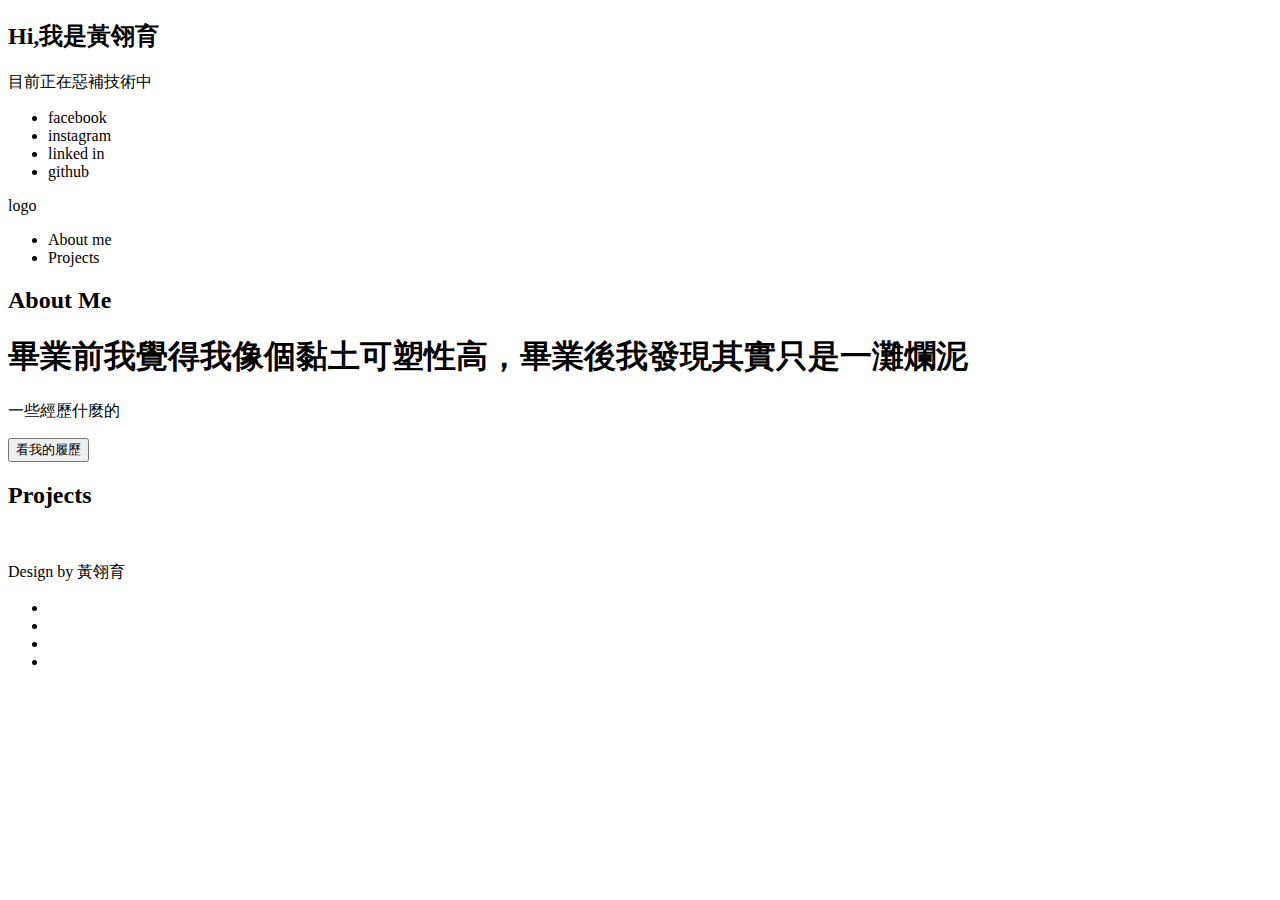
==== CV/index.html @ abdb866c "重新努力寫alpha camp的作業" ====
<!DOCTYPE html>
<html>

<head>
    <meta charset="UTF-8">
    <title>黃翎育的頁面</title>
</head>

<body>
    <header class="container">
        <div>
            <h2>Hi,我是黃翎育</h2>
            <p>目前正在惡補技術中</p>
            <ul>
                <li>
                    <a>
                        <img>facebook</a>
                </li>
                <li>
                    <a>
                        <img>instagram
                    </a>
                </li>
                <li>
                    <a>
                        <img>linked in
                    </a>
                </li>
                <li>
                    <a>
                        <img>github
                    </a>
                </li>
            </ul>
        </div>
    </header>
    <nav>
        <div id="logo">
            <a>
                <img>logo</a>
        </div>
        <ul class="navbar">
            <li>
                About me
            </li>
            <li>
                Projects
            </li>
        </ul>
    </nav>
    <section class="container">
        <div>
            <h2>About Me</h2>
            <h1>畢業前我覺得我像個黏土可塑性高，畢業後我發現其實只是一灘爛泥</h1>
            <p>一些經歷什麼的</p>
            <button>看我的履歷</button>
        </div>
    </section>
    <section class="container">
        <div>
            <h2>Projects</h2>
            <div>
                <img>
                <img>
            </div>
        </div>
    </section>
    <footer class="container">
        <div>
            <p>
                Design by 黃翎育
            </p>
            <ul>
                <li>
                    <img>
                </li>
                <li>
                    <img>
                </li>
                <li>
                    <img>
                </li>
                <li>
                    <img>
                </li>
            </ul>
        </div>
    </footer>
</body>

</html>
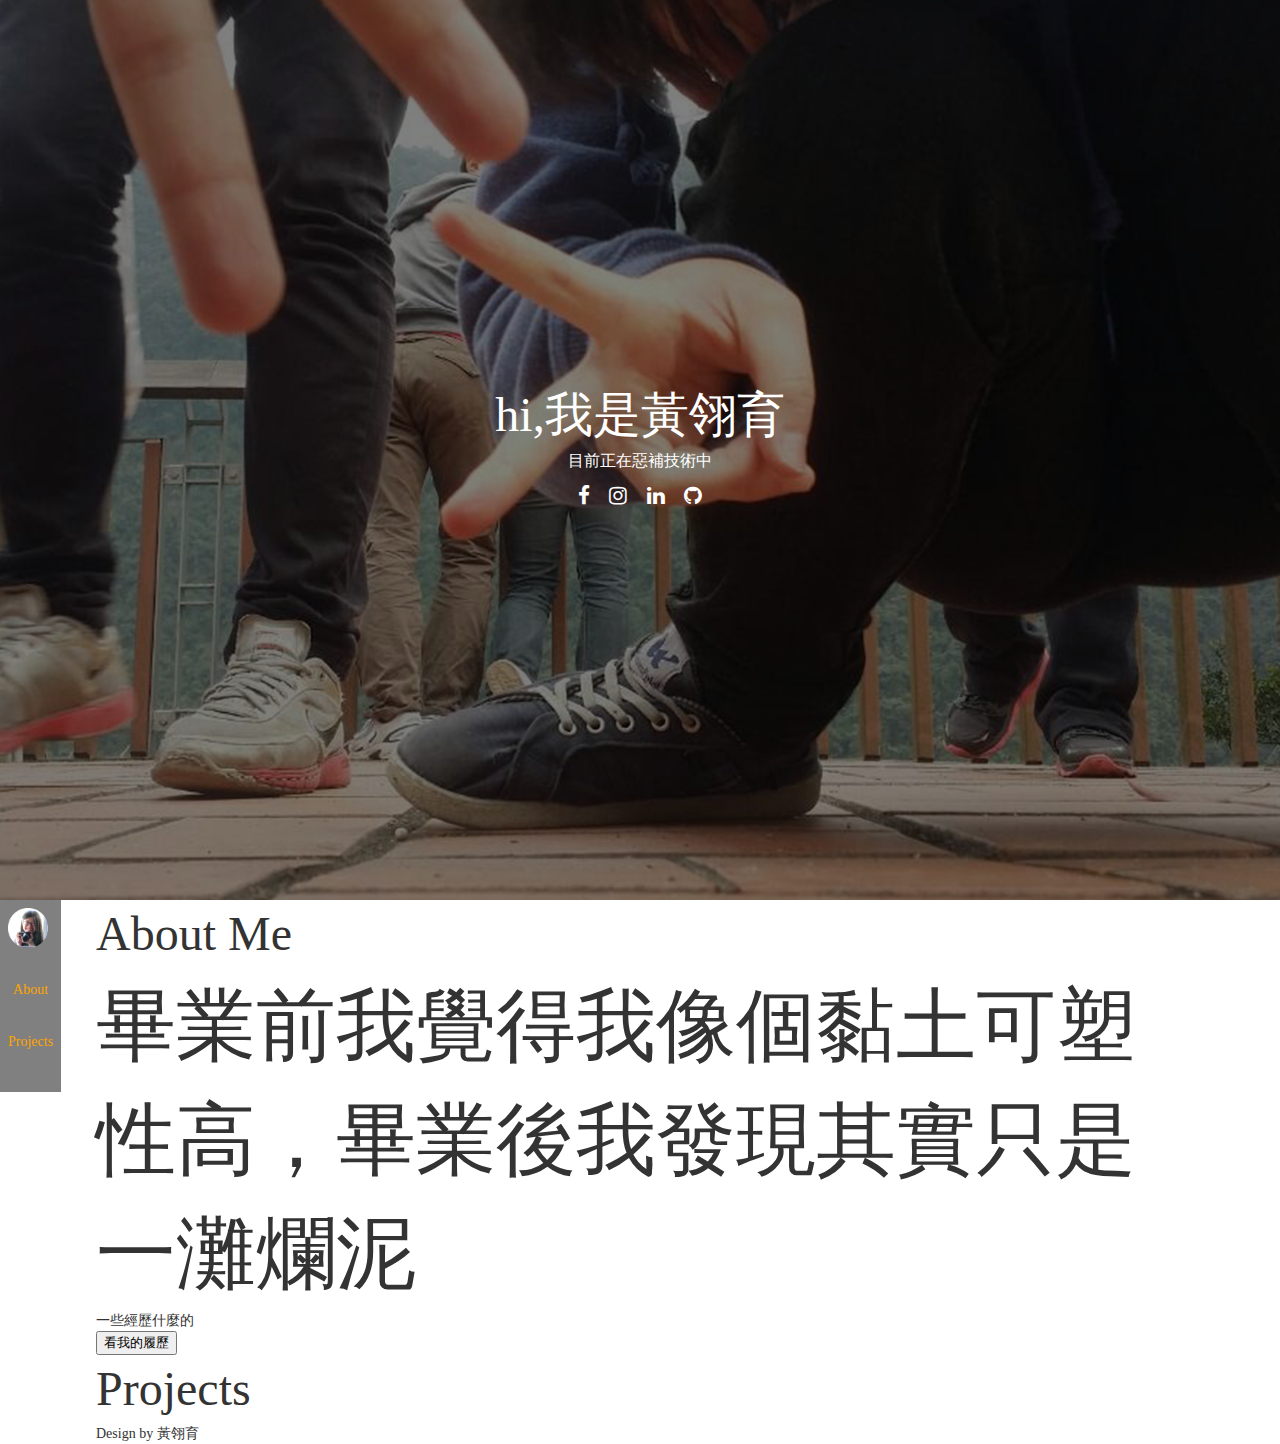
==== commit 861fc3bb: "設定好homepage的css" ====
--- a/CV/index.html
+++ b/CV/index.html
@@ -3,48 +3,49 @@
 
 <head>
     <meta charset="UTF-8">
+    <link rel="stylesheet" type="text/css" href="reset.css" />
+    <link rel="stylesheet" type="text/css" href="style.css" />
+    <link rel="stylesheet" href="font-awesome-4.7.0/css/font-awesome.min.css">
     <title>黃翎育的頁面</title>
 </head>
 
 <body>
-    <header class="container">
-        <div>
-            <h2>Hi,我是黃翎育</h2>
-            <p>目前正在惡補技術中</p>
-            <ul>
-                <li>
-                    <a>
-                        <img>facebook</a>
-                </li>
-                <li>
-                    <a>
-                        <img>instagram
+    <header>
+        <div class="container_table">
+            <div class="overlay"></div>
+            <div class="container_table_cell">
+                <h2>hi,我是黃翎育</h2>
+                <p>目前正在惡補技術中</p>
+                <div class="social_icons">
+                    <a href="https://www.facebook.com/ivy.huang.33671" target="_blank">
+                        <i class="fa fa-facebook" aria-hidden="true"></i>
                     </a>
-                </li>
-                <li>
-                    <a>
-                        <img>linked in
+                    <a href="https://www.instagram.com/ivyhuang0527/" target="_blank">
+                        <i class="fa fa-instagram" aria-hidden="true"></i>
                     </a>
-                </li>
-                <li>
-                    <a>
-                        <img>github
+                    <a href="https://www.linkedin.com/in/ivy-lingyuhuang/" target="_blank">
+                        <i class="fa fa-linkedin" aria-hidden="true"></i>
                     </a>
-                </li>
-            </ul>
+                    <a href="https://github.com/huanglingyu" target="_blank">
+                        <i class="fa fa-github" aria-hidden="true"></i>
+                    </a>
+                </div>
+                </ul>
+            </div>
         </div>
     </header>
     <nav>
         <div id="logo">
             <a>
-                <img>logo</a>
+                <img src="image/logo.png">
+            </a>
         </div>
         <ul class="navbar">
             <li>
-                About me
+                <a>About</a>
             </li>
             <li>
-                Projects
+                <a>Projects</a>
             </li>
         </ul>
     </nav>
@@ -55,6 +56,7 @@
             <p>一些經歷什麼的</p>
             <button>看我的履歷</button>
         </div>
+
     </section>
     <section class="container">
         <div>
--- a/CV/style.css
+++ b/CV/style.css
@@ -0,0 +1,126 @@
+/* 基本的設定 */
+html, body {
+  width: 100%;
+  height: 100%;
+}
+
+body {
+  padding: 0px;
+  margin: 0px;
+  font-size: 14px;
+  line-height: 1.42857143;
+  color: #333;
+  background-color: #fff;
+}
+
+* {
+  box-sizing: border-box;
+}
+
+h1, h2, h3, h4, h5, h6, p {
+  margin: 0px;
+  padding: 0px;
+}
+h1{
+    font-size:5rem;
+}
+h2{
+    font-size:3rem;
+}
+
+ul, ol {
+  list-style: none;
+  margin: 0px;
+  padding: 0px;
+}
+
+a, a:hover, a:focus {
+  margin: 0px;
+  padding: 0px;
+  text-decoration: none;
+}
+
+img {
+  width: 100%;
+  height: auto;
+  display: block;
+}
+.container {
+  width: 85%;
+  max-width: 1170px;
+  margin: 0 auto;
+  position: relative;
+}
+
+/* navbar的設定 */
+nav{
+    float:left;
+    top: 30%;
+    left: 0;
+    background-color:gray;
+    z-index: 100;
+    padding:0.5rem;
+
+}
+
+#logo img{
+    width:40px;
+}
+
+.navbar li{
+    display:block;
+    margin:2rem 0 2rem 0;
+}
+.navbar li a{
+    color:orange;
+    text-align: center;
+    display:block;
+}
+
+/* homepage background image設定 */
+header{
+    background-image:url(image/firstImage.png);
+    background-size: cover;
+    background-position: center;
+    background-repeat: no-repeat;
+    width:100%;
+    height:100%;
+}
+.overlay{
+  background-color:rgba(0,0,0,0.5);
+  position:absolute;
+  top:0;
+  left:0;
+  height:100%;
+  width:100%;
+  z-index:-1;
+}
+/* homepage 文字 */
+.container_table{
+  display:table;
+  width:100%;
+  height:100%;
+  position: relative;
+  z-index: 1;
+}
+.container_table_cell{
+  display:table-cell;
+  text-align: center;
+  vertical-align: middle;
+}
+.container_table_cell h2{
+  color:white;
+}
+.container_table_cell p{
+  color:white;
+  font-size:1rem;
+}
+.container_table_cell .social_icons a{
+  color:white;
+  display:inline-block;
+  margin:0.5rem;
+  font-size:1.3rem;
+}
+.container_table_cell .social_icons a:hover{
+  color:gray;
+}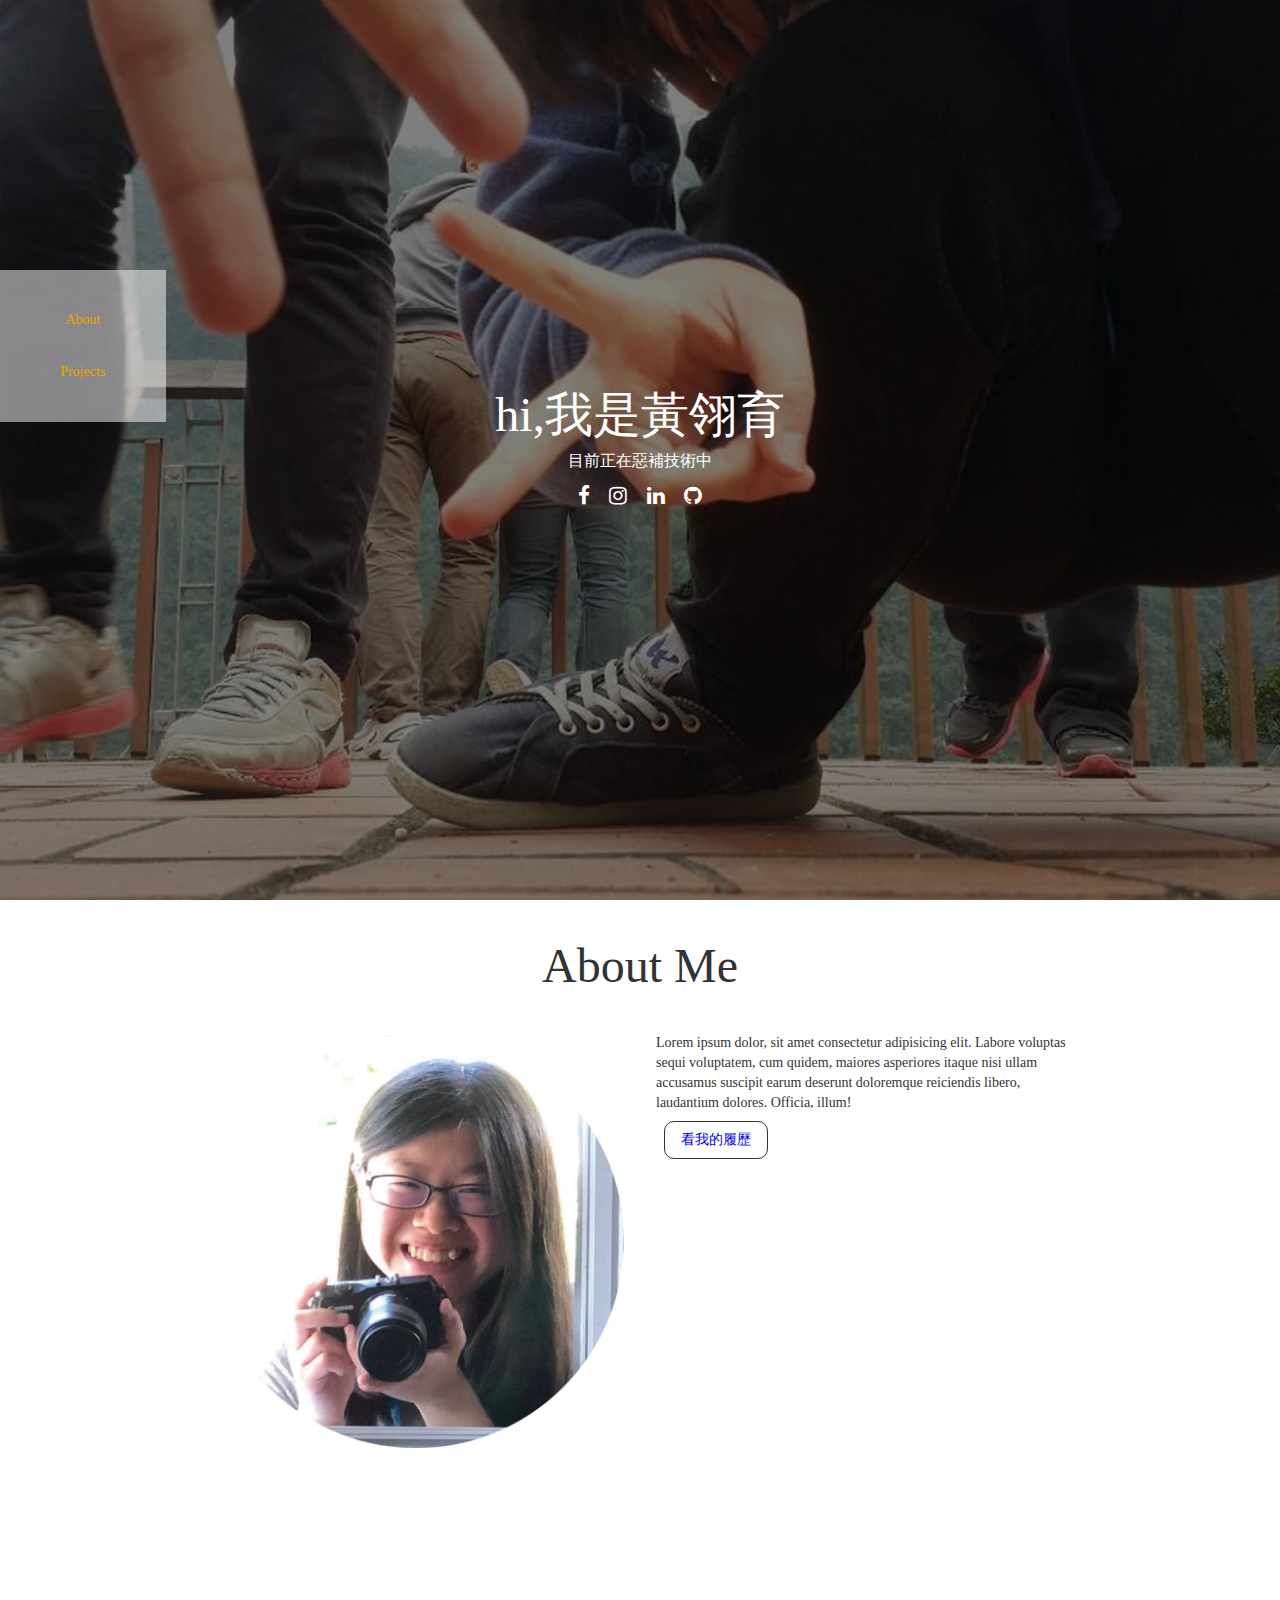
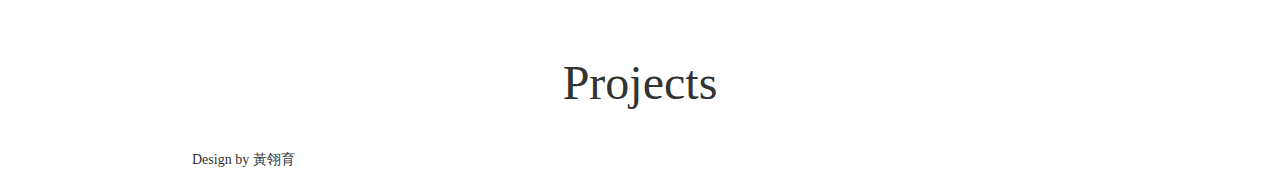
==== commit 9558a22e: "改了about me的版型" ====
--- a/CV/index.html
+++ b/CV/index.html
@@ -3,6 +3,7 @@
 
 <head>
     <meta charset="UTF-8">
+    <link rel="stylesheet" href="https://fonts.googleapis.com/earlyaccess/notosanstc.css">
     <link rel="stylesheet" type="text/css" href="reset.css" />
     <link rel="stylesheet" type="text/css" href="style.css" />
     <link rel="stylesheet" href="font-awesome-4.7.0/css/font-awesome.min.css">
@@ -35,11 +36,6 @@
         </div>
     </header>
     <nav>
-        <div id="logo">
-            <a>
-                <img src="image/logo.png">
-            </a>
-        </div>
         <ul class="navbar">
             <li>
                 <a>About</a>
@@ -49,21 +45,37 @@
             </li>
         </ul>
     </nav>
-    <section class="container">
-        <div>
+    <section class="about">
+        <div class="container">
             <h2>About Me</h2>
-            <h1>畢業前我覺得我像個黏土可塑性高，畢業後我發現其實只是一灘爛泥</h1>
-            <p>一些經歷什麼的</p>
-            <button>看我的履歷</button>
+            <div class="left_about">
+                <img class="photo" src="image/logo.png" alt="黃翎育的照片">
+                <p class="quote">畢業前
+                    <br/>我覺得
+                    <br/>我像個黏土，
+                    <br/> 畢業後
+                    <br/>我發現
+                    <br/>我還只是一灘爛泥
+                </p>
+
+            </div>
+            <div class="right_about">
+                <p>Lorem ipsum dolor, sit amet consectetur adipisicing elit. Labore voluptas sequi voluptatem, cum quidem, maiores
+                    asperiores itaque nisi ullam accusamus suscipit earum deserunt doloremque reiciendis libero, laudantium
+                    dolores. Officia, illum!</p>
+                <div class="button">
+                    <a href="https://drive.google.com/file/d/1pIKdEW7vwmyyf7eHyQ9HAtmsIpdWI-Na/view?usp=sharing" target="_blank">看我的履歷</a>
+                </div>
+            </div>
         </div>
-
+        <div class="clearfix"></div>
     </section>
-    <section class="container">
-        <div>
+    <section class="project">
+        <div class="container">
             <h2>Projects</h2>
             <div>
-                <img>
-                <img>
+                <img src="">
+                <img src="">
             </div>
         </div>
     </section>
--- a/CV/style.css
+++ b/CV/style.css
@@ -2,6 +2,7 @@
 html, body {
   width: 100%;
   height: 100%;
+  font-family: 'Noto Sans TC';
 }
 
 body {
@@ -22,10 +23,11 @@
   padding: 0px;
 }
 h1{
-    font-size:5rem;
+    font-size:3.5rem;
 }
 h2{
     font-size:3rem;
+    text-align:center;
 }
 
 ul, ol {
@@ -46,20 +48,21 @@
   display: block;
 }
 .container {
-  width: 85%;
+  width: 70%;
   max-width: 1170px;
-  margin: 0 auto;
+  margin: 2rem auto;
   position: relative;
 }
 
 /* navbar的設定 */
 nav{
-    float:left;
-    top: 30%;
-    left: 0;
-    background-color:gray;
-    z-index: 100;
-    padding:0.5rem;
+  position:fixed;
+  top: 30%;
+  left: 0;
+  background-color:rgba(255,255,255,0.5);
+  z-index: 100;
+  padding:0.5rem;
+  width:13%;
 
 }
 
@@ -75,6 +78,9 @@
     color:orange;
     text-align: center;
     display:block;
+}
+.clearfix{
+  clear: both;
 }
 
 /* homepage background image設定 */
@@ -123,4 +129,34 @@
 }
 .container_table_cell .social_icons a:hover{
   color:gray;
+}
+/* aboutpage */
+.button{
+  border: 1px solid #333;
+  border-radius:10px;
+  padding:0.5rem 1rem;
+  display:inline-block;
+  margin:0.5rem;
+}
+.about .left_about, .about .right_about{
+  float:left;
+  width:50%;
+  margin:1rem 0;
+  padding:1rem;
+  position:relative;
+}
+.quote{
+  font-size:1rem;
+    color:orange;
+    opacity: 1;
+    display: inline-block;
+    position: relative;
+    top: -13rem;
+    left: 35%;
+    text-align: center;
+    z-index: -1;
+}
+
+.photo:hover{
+  opacity:0.4;
 }